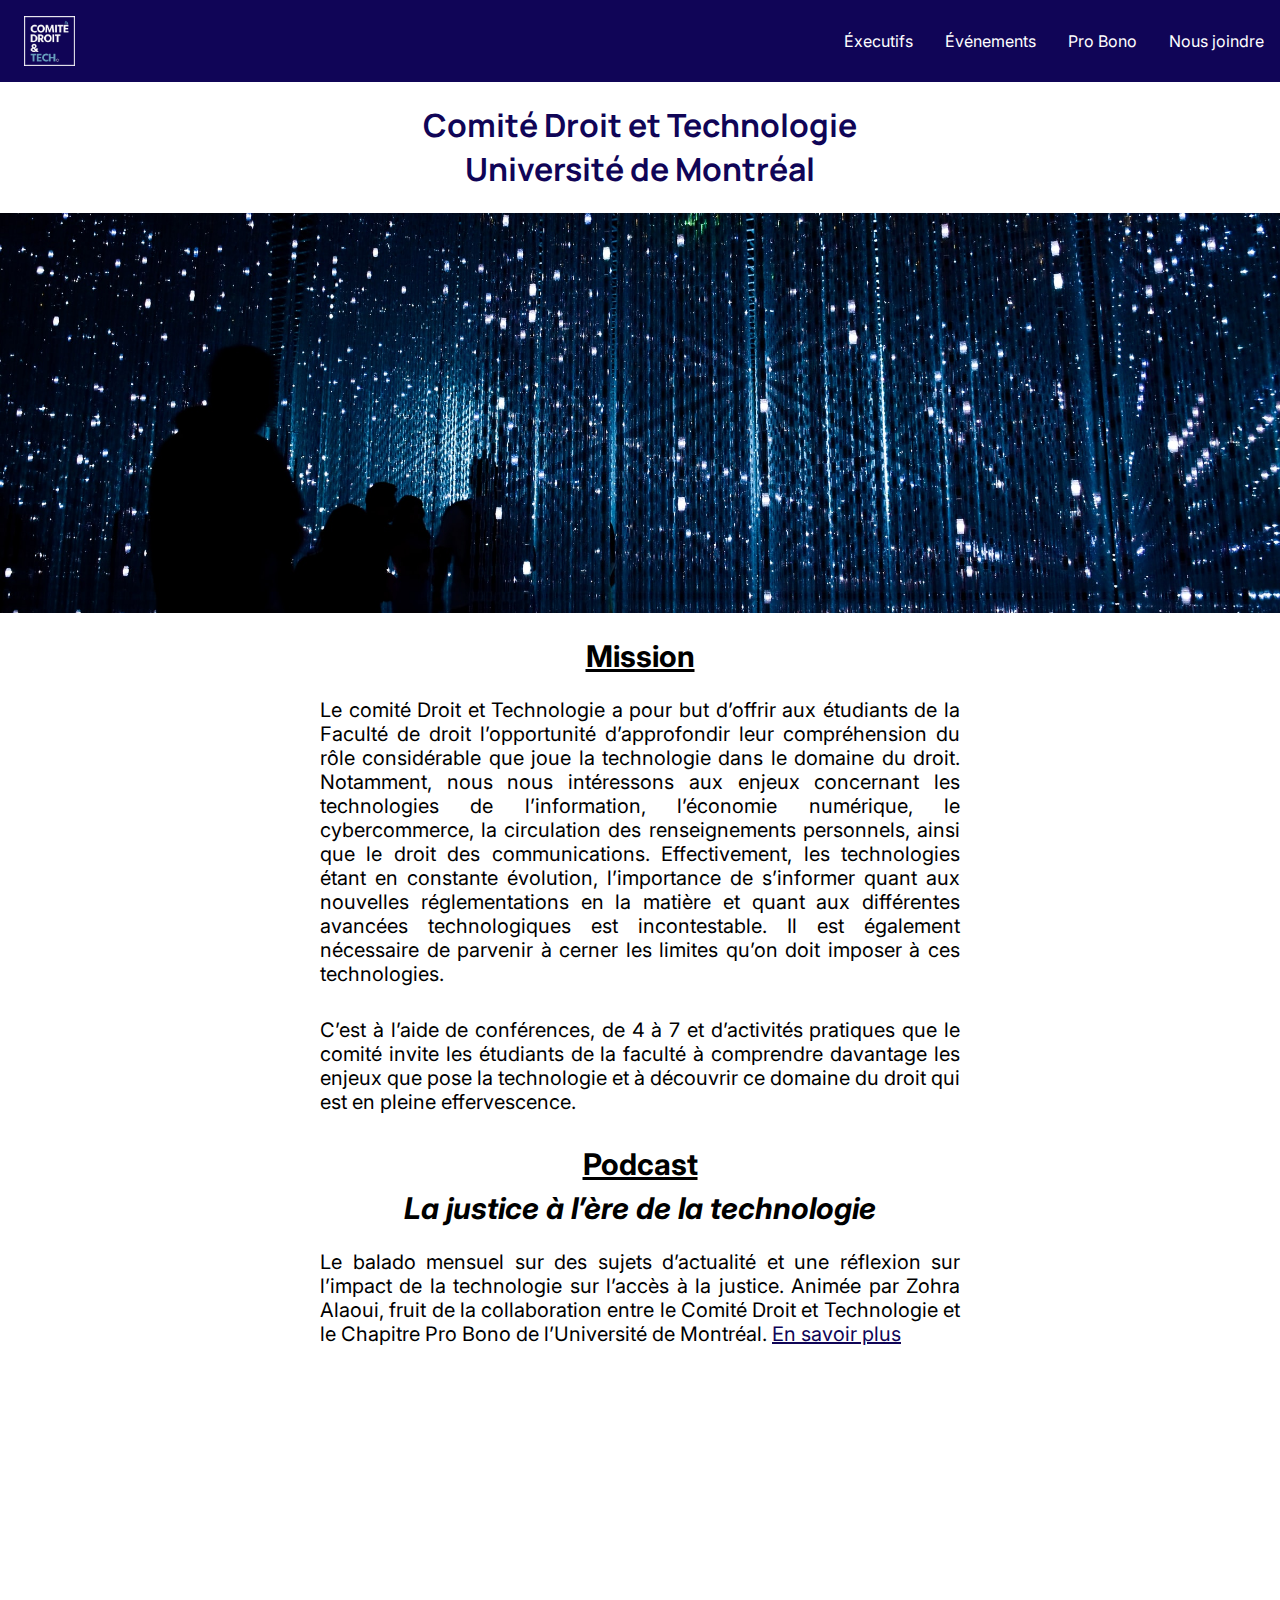
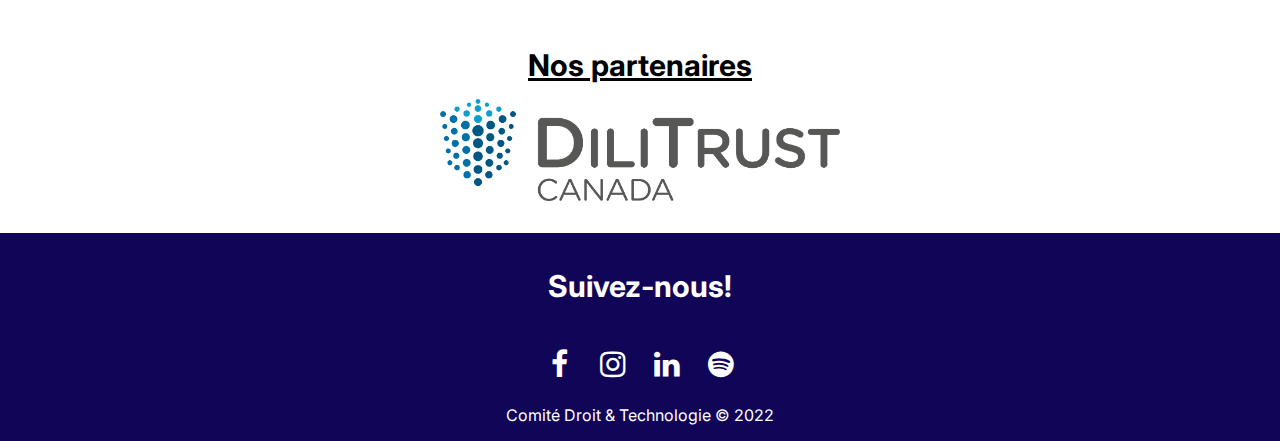
==== src/index.html @ fad74373 "Add files via upload" ====
<!DOCTYPE html>
<html lang="en">
  <head>
    <meta charset="UTF-8" />
    <meta http-equiv="X-UA-Compatible" content="IE=edge" />
    <meta name="viewport" content="width=device-width, initial-scale=1.0" />
    <title>Droit &amp; Tech : Mission</title>

    <!-- Favicon -->
    <link
      rel="apple-touch-icon"
      sizes="180x180"
      href="./assets/favicon_io/apple-touch-icon.png"
    />
    <link
      rel="icon"
      type="image/png"
      sizes="32x32"
      href="./assets/favicon_io/favicon-32x32.png"
    />
    <link
      rel="icon"
      type="image/png"
      sizes="16x16"
      href="./assets/favicon_io/favicon-16x16.png"
    />

    <!-- Fonts -->
    <link rel="preconnect" href="https://fonts.googleapis.com" />
    <link rel="preconnect" href="https://fonts.gstatic.com" crossorigin />
    <link
      href="https://fonts.googleapis.com/css2?family=Manrope:wght@800&display=swap"
      rel="stylesheet"
    />
    <link
      href="https://fonts.googleapis.com/css2?family=Inter&display=swap"
      rel="stylesheet"
    />

    <!-- Stylesheets -->
    <link rel="stylesheet" href="./assets/style.css" />
    <link
      rel="stylesheet"
      href="https://cdnjs.cloudflare.com/ajax/libs/font-awesome/4.7.0/css/font-awesome.min.css"
    />
  </head>

  <body>
    <script src="script.js" defer></script>

    <nav class="navbar">
      <div class="brandname">
        <a class="logo" href="#"
          ><img src="./assets/images/border.jpg" alt="logo" />
        </a>
      </div>
      <a href="#" class="toggle">
        <span class="bar"></span>
        <span class="bar"></span>
        <span class="bar"></span>
      </a>
      <div class="links">
        <ul>
          <li><a href="execs.html">Éxecutifs</a></li>
          <li><a href="events.html">Événements</a></li>
          <li><a href="podcast.html">Pro Bono</a></li>
          <li><a href="mailto:droit.tech.udem@gmail.com">Nous joindre</a></li>
        </ul>
      </div>
    </nav>

    <div class="title">
      <h1>
        Comité Droit et Technologie <br />
        Université de Montréal
      </h1>
    </div>
    <div class="pic"></div>
    <div class="about" id="mission">
      <h2>Mission</h2>
      <p>
        Le comité Droit et Technologie a pour but d’offrir aux étudiants de la
        Faculté de droit l’opportunité d’approfondir leur compréhension du rôle
        considérable que joue la technologie dans le domaine du droit.
        Notamment, nous nous intéressons aux enjeux concernant les technologies
        de l’information, l’économie numérique, le cybercommerce, la circulation
        des renseignements personnels, ainsi que le droit des communications.
        Effectivement, les technologies étant en constante évolution,
        l’importance de s’informer quant aux nouvelles réglementations en la
        matière et quant aux différentes avancées technologiques est
        incontestable. Il est également nécessaire de parvenir à cerner les
        limites qu’on doit imposer à ces technologies.
      </p>
      <p>
        C’est à l’aide de conférences, de 4 à 7 et d’activités pratiques que le
        comité invite les étudiants de la faculté à comprendre davantage les
        enjeux que pose la technologie et à découvrir ce domaine du droit qui
        est en pleine effervescence.
      </p>
    </div>

    <div class="podcast" id="pmain">
      <h2 class="pmain">Podcast</h2>
      <h2 class="italic">La justice à l’ère de la technologie</h2>
      <p>
        Le balado mensuel sur des sujets d’actualité et une réflexion sur
        l’impact de la technologie sur l’accès à la justice. Animée par Zohra
        Alaoui, fruit de la collaboration entre le Comité Droit et Technologie
        et le Chapitre Pro Bono de l’Université de Montréal.
        <a class="plus" href="podcast.html">En savoir plus</a>
      </p>
    </div>

    <div class="spotify">
      <iframe
        style="border-radius: 12px"
        src="https://open.spotify.com/embed/episode/6T9RdwvQVz8DnTYKyZsezv?utm_source=generator"
        width="100%"
        height="152"
        frameborder="0"
        allowfullscreen=""
        allow="autoplay; clipboard-write; encrypted-media; fullscreen; picture-in-picture"
      ></iframe>
    </div>

    <div class="podcast" id="pmain">
      <h2 class="pmain">Nos partenaires</h2>
    </div>
    <a href="https://www.dilitrust.com/fr_CA/"
      ><img class="center" src="./assets/images/dilitrust1.png" alt="Dilitrust"
    /></a>

    <!-- Footer  -->
    <footer>
      <h2 class="follow">Suivez-nous!</h2>
      <link
        rel="stylesheet"
        href="https://cdnjs.cloudflare.com/ajax/libs/font-awesome/4.7.0/css/font-awesome.min.css"
      />
      <a
        href="https://www.facebook.com/droittechno/"
        class="fa fa-facebook"
      ></a>
      <a
        href="https://www.instagram.com/droit.techno.udem/"
        class="fa fa-instagram"
      ></a>
      <a
        href="https://www.linkedin.com/company/comite-droit-technologie/"
        class="fa fa-linkedin"
      ></a>
      <a
        href="https://open.spotify.com/show/157LDlisiQb7MdoLC1qW12?si=ad6e5fc165614a33"
        class="fa fa-spotify"
      ></a>
      <p class="copy">Comité Droit &amp; Technologie &copy; 2022</p>
    </footer>
  </body>
</html>
---- src/assets/style.css ----
.title {
  font-family: "Manrope", sans-serif;
  color: #100557;
}
.pic {
  background-image: url("./images/back.jpg");
  background-color: #cccccc;
  height: 400px;
  background-position: center;
  background-repeat: no-repeat;
  background-size: cover;
}
.pic2 {
  background-image: url("./images/execs/group.jpeg");
  background-color: #cccccc;
  height: 900px;

  background-position: center;
  background-repeat: no-repeat;
  background-size: cover;
}
.pic3 {
  margin: 1.5rem;
  max-width: 100%;
  height: auto;
}

/* new */
.center {
  display: block;
  margin: auto;
  margin-top: 1rem;
  width: 50%;
  max-width: 400px;
}
@media (min-width: 800px) {
  .pic3 {
    max-width: 50%;
  }
}
@media (max-width: 1000px) {
  .pic2 {
    height: 400px;
  }
}
/* .about {
    background-color: #689fbd;
  } */
footer {
  background-color: #100557;
  color: white;
  align-items: center;
  text-align: center;
  margin-top: 2rem;
  position: absolute;
  width: 100%;
}

.lists {
  margin: 1rem;
  padding: 1rem;
  display: flex;
  align-items: center;
  flex-direction: column;
}
h2,
p {
  font-family: "Inter", sans-serif;
}
.about h2 {
  text-align: center;
  margin-bottom: 0rem;
  text-decoration: underline;
}
.about p {
  margin: 5rem;
  margin-top: 1.5rem;
  margin-bottom: 2rem;
  text-align: justify;
}
.podcast h2 {
  text-align: center;
  margin-bottom: 0px;
}
.podcast p {
  margin: 5rem;
  margin-top: 1.5rem;
  text-align: justify;
  margin-bottom: 0px;
}
.italic {
  padding: 0px;
  margin: 0px;
  margin-top: 0.5rem;
  font-style: italic;
}
.pmain {
  text-decoration: underline;
}
.spotify {
  margin: 3rem;
  margin-top: 0px;
  padding: 3rem;
}
.podcast a {
  color: #100557;
}
.podcast a:hover {
  color: #689fbd;
}
@media (max-width: 600px) {
  .about p {
    margin: 2rem;
  }
  .podcast p {
    margin: 2rem;
  }
  .spotify {
    margin: 1rem;
    padding: 1rem;
  }
}

/* make it so that text is inside a container when the screen size is bigger than a certain size */
@media (min-width: 800px) {
  .about p,
  .podcast p,
  .spotify {
    margin-left: 10rem;
    margin-right: 10rem;
    font-size: 18px;
  }
}

@media (min-width: 1200px) {
  .about p,
  .podcast p,
  .spotify {
    margin-left: 20rem;
    margin-right: 20rem;
    font-size: 20px;
  }
  h2 {
    font-size: 30px;
  }
}
* {
  box-sizing: border-box;
}
html {
  scroll-behavior: smooth;
}

body {
  margin: 0px;
  padding: 0px;
  overflow: auto;
  background-color: white;
}
.navbar {
  display: flex;
  justify-content: space-between;
  align-items: center;
  background-color: #100557;
  color: white;
}
.brandname {
  font-size: 1rem;
  margin: 1rem;
  margin-left: 1.5rem;
}

.links ul {
  margin: 0px;
  padding: 0px;
  display: flex;
}
.links li {
  list-style: none;
}
.links li a {
  color: white;
  text-decoration: none;
  padding: 1rem;
  display: block;
  font-family: "Inter", sans-serif;
}
.links li :hover {
  background-color: #689fbd;
  text-decoration: underline;
  /* color: #100557; */
}
.toggle {
  position: absolute;
  top: 2rem;
  right: 1.5rem;
  display: none;
  flex-direction: column;
  justify-content: space-between;
  width: 30px;
  height: 21px;
}
.toggle .bar {
  height: 3px;
  width: 100%;
  background-color: white;
  border-radius: 10px;
}

@media (max-width: 600px) {
  .toggle {
    /* display: flex block; */
    display: flex;
  }
  .links {
    display: none;
    width: 100%;
  }
  .navbar {
    flex-direction: column;
    align-items: flex-start;
  }
  .links ul {
    width: 100%;
    flex-direction: column;
  }
}
.links li {
  text-align: center;
}
.links li a {
  padding: 0.5rem 1rem;
}
.links.active {
  display: flex;
}
.navbar img {
  height: 50px;
  /* put value of image height as your need */
  float: left;
  margin-right: 7px;
  /* border-radius: 5px;
    border-color: white; */
}
.title {
  text-align: center;
}
.title h3 {
  margin: 0px;
  font-size: 30px;
  font-style: italic;
}
.episodez h2 {
  text-align: center;
  margin: 0;
  text-decoration: underline;
}
.episodez p {
  margin: 1.5rem;
  text-align: justify;
}

@media (max-width: 600px) {
  .episodez p {
    margin: 2rem;
  }
  /* .spotify {
      margin: 1rem;
      padding: 1rem;
    } */
}

@media (min-width: 800px) {
  .episodez p {
    margin-left: 10rem;
    margin-right: 10rem;
    font-size: 18px;
  }
}
@media (min-width: 1200px) {
  .episodez p {
    margin-left: 20rem;
    margin-right: 20rem;
    font-size: 20px;
  }
}
.videos h2 {
  text-align: center;
  text-decoration: underline;
}
.videos {
  display: grid;
  place-items: center;
}
@media (max-width: 600px) {
  .videos iframe {
    width: 373px;
    height: 210px;
  }
}
.bot {
  color: #100557;
}
.bot:hover {
  color: #689fbd;
}

footer .fa {
  padding: 10px;
  font-size: 30px;
  width: 50px;
  text-align: center;
  text-decoration: none;
  color: white;
}

/* hover effect if you want */
footer .fa:hover {
  color: #689fbd;
}
footer .follow {
  padding: 10px;
}
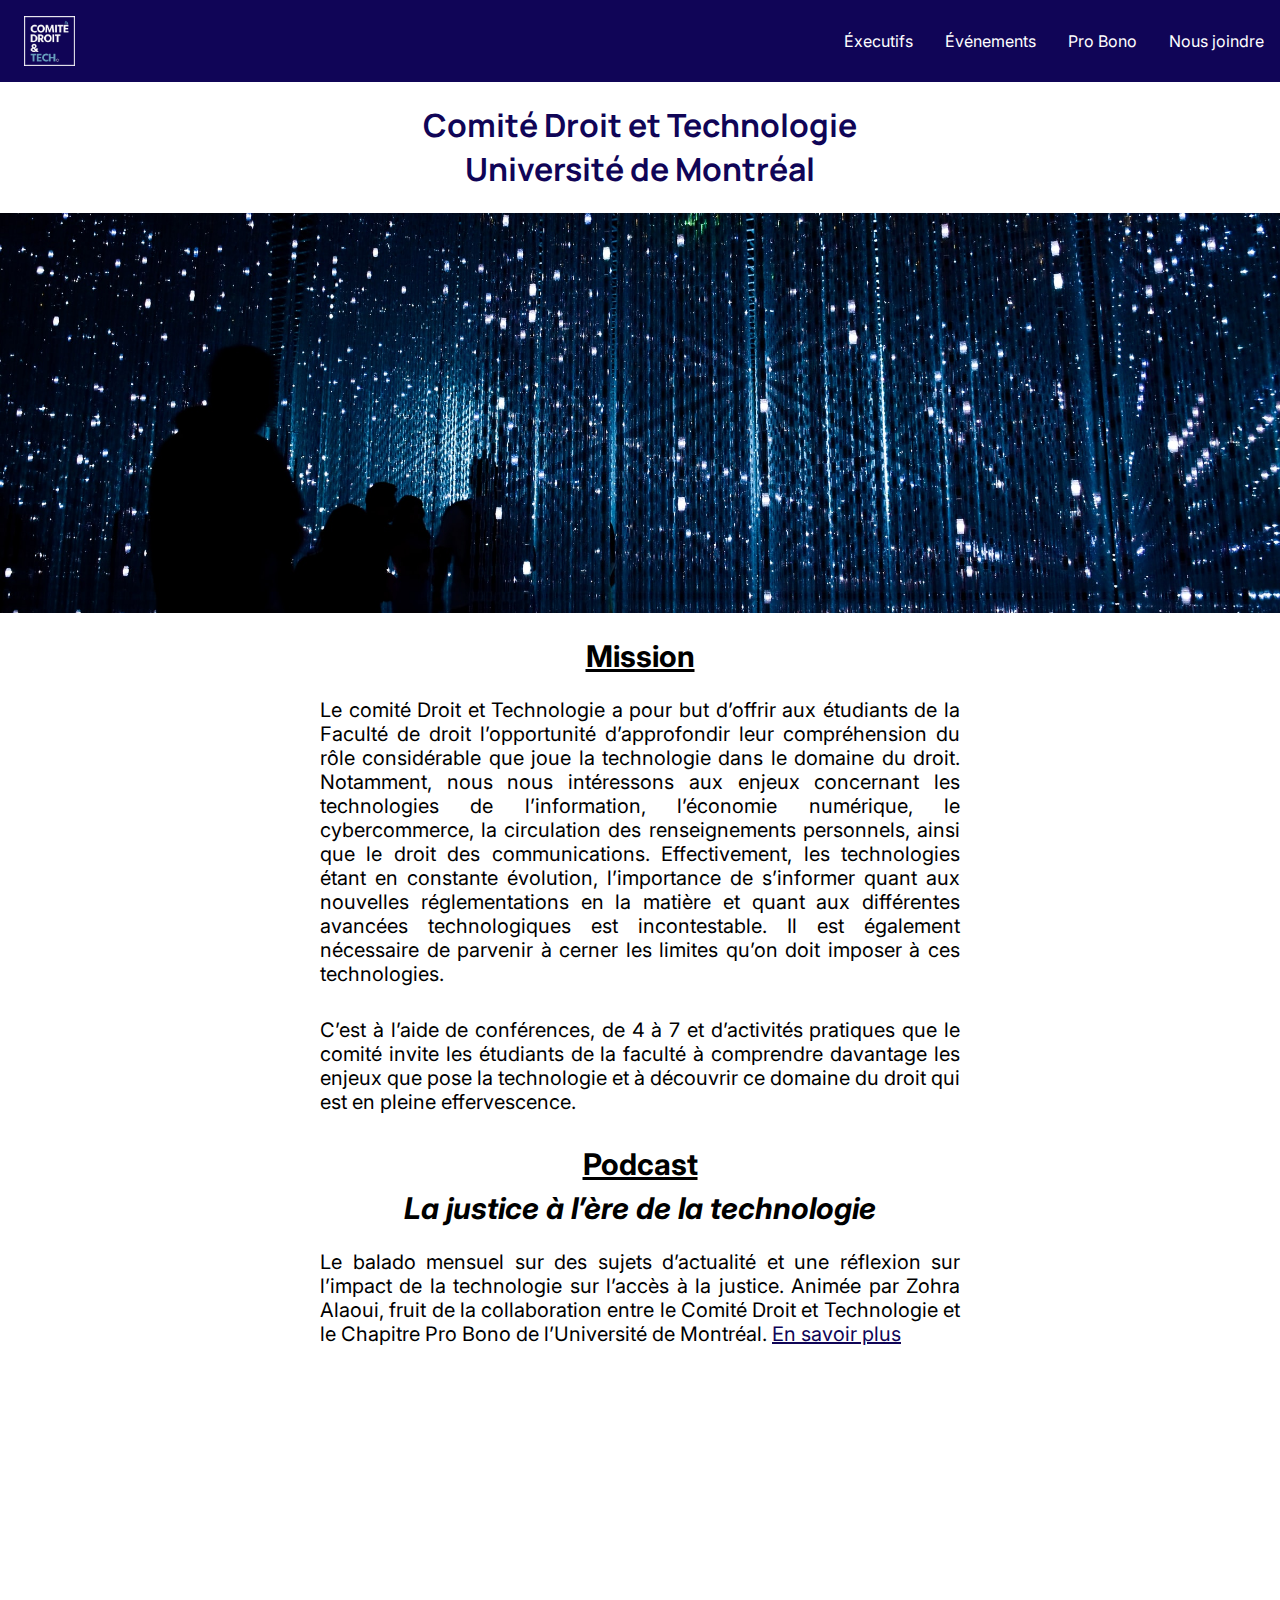
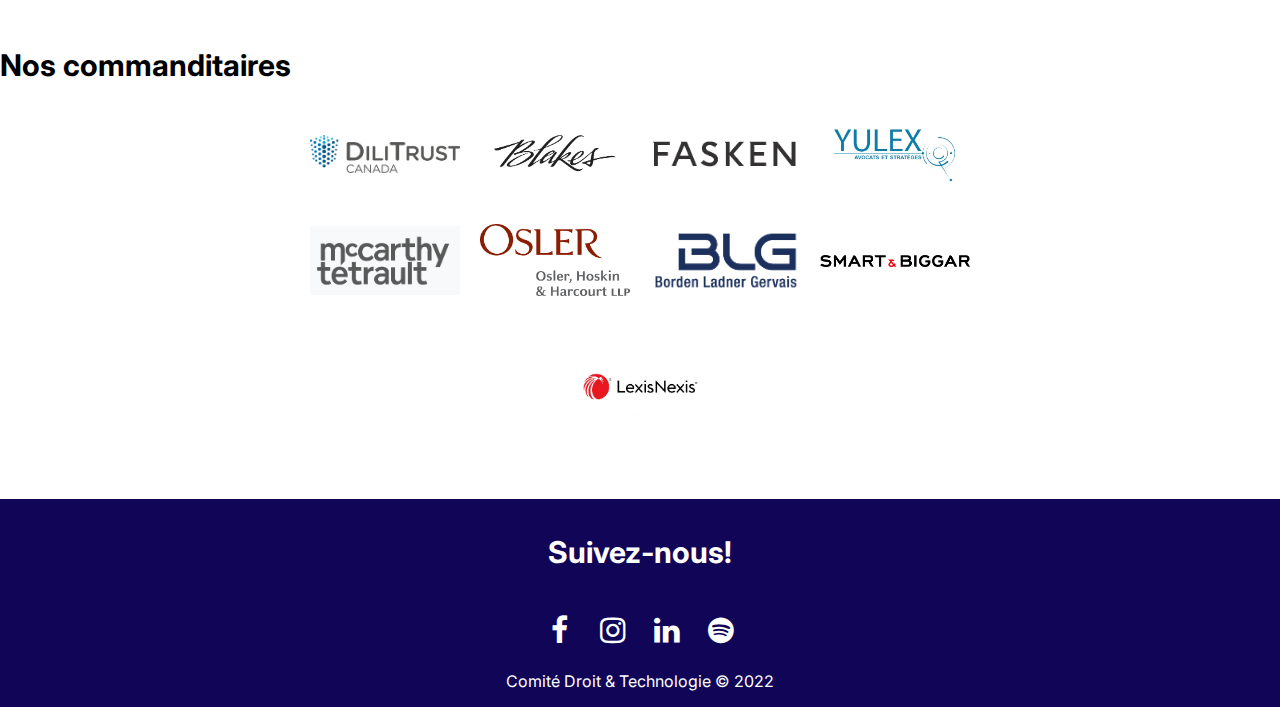
==== commit c0261036: "Add files via upload" ====
--- a/src/index.html
+++ b/src/index.html
@@ -123,12 +123,62 @@
       ></iframe>
     </div>
 
-    <div class="podcast" id="pmain">
-      <h2 class="pmain">Nos partenaires</h2>
-    </div>
-    <a href="https://www.dilitrust.com/fr_CA/"
-      ><img class="center" src="./assets/images/dilitrust1.png" alt="Dilitrust"
-    /></a>
+    <div class="container">
+        <h2>Nos commanditaires</h2>
+        <div class="sponsors">
+            <div class="row">
+                <div class="sponsor">
+                    <a href="https://www.dilitrust.com/fr_CA/">
+                        <img src="./assets/images/dilitrust1.png" alt="Sponsor 1">
+                    </a>
+                </div>
+                <div class="sponsor">
+                    <a href="https://www.blakes.com/?lang=fr-ca">
+                        <img src="./assets/images/blakes.jpg" alt="Sponsor 2">
+                    </a>
+                </div>
+                <div class="sponsor">
+                    <a href="https://www.fasken.com/fr">
+                        <img src="./assets/images/fasken.png" alt="Sponsor 3">
+                    </a>
+                </div>
+                <div class="sponsor">
+                    <a href="https://yulex.ca">
+                        <img src="./assets/images/yulex.jpg" alt="Sponsor 4">
+                    </a>
+                </div>
+            </div>
+            <div class="row">
+                <div class="sponsor">
+                    <a href="https://www.mccarthy.ca/fr">
+                        <img src="./assets/images/mccarthy.png" alt="Sponsor 5">
+                    </a>
+                </div>
+                <div class="sponsor">
+                    <a href="https://www.osler.com/fr/accueil">
+                        <img src="./assets/images/osler.png" alt="Sponsor 6">
+                    </a>
+                </div>
+                <div class="sponsor">
+                    <a href="https://www.blg.com/fr/">
+                        <img src="./assets/images/blg.png" alt="Sponsor 7">
+                    </a>
+                </div>
+                <div class="sponsor">
+                    <a href="https://www.smartbiggar.ca/fr/accueil">
+                        <img src="./assets/images/smart.png" alt="Sponsor 8">
+                    </a>
+                </div>
+            </div>
+            <div class="row">
+                <div class="sponsor">
+                    <a href="https://www.lexisnexis.ca/fr-ca/home.page">
+                        <img src="./assets/images/lexis.jpg" alt="Sponsor 10">
+                    </a>
+                </div>
+            </div>
+        </div>
+    </div>
 
     <!-- Footer  -->
     <footer>
--- a/src/assets/style.css
+++ b/src/assets/style.css
@@ -33,6 +33,40 @@
   width: 50%;
   max-width: 400px;
 }
+
+.row {
+    display: flex;
+    justify-content: center;
+    margin: 10px 0;
+}
+
+.sponsor {
+    width: 25%; /* Four sponsors per row on desktop */
+    max-width: 150px; /* Set a max width for larger screens */
+    display: flex;
+    align-items: center;
+    justify-content: center;
+    background-color: white;
+    margin: 10px;
+}
+
+.sponsor a {
+    display: block;
+    text-decoration: none;
+}
+
+.sponsor img {
+    max-width: 100%;
+    max-height: 100%;
+}
+
+/* Media query to adjust the layout for mobile screens */
+@media (max-width: 600px) {
+    .sponsor {
+        width: 100%; /* Full width for one sponsor per row on mobile */
+    }
+}
+
 @media (min-width: 800px) {
   .pic3 {
     max-width: 50%;
